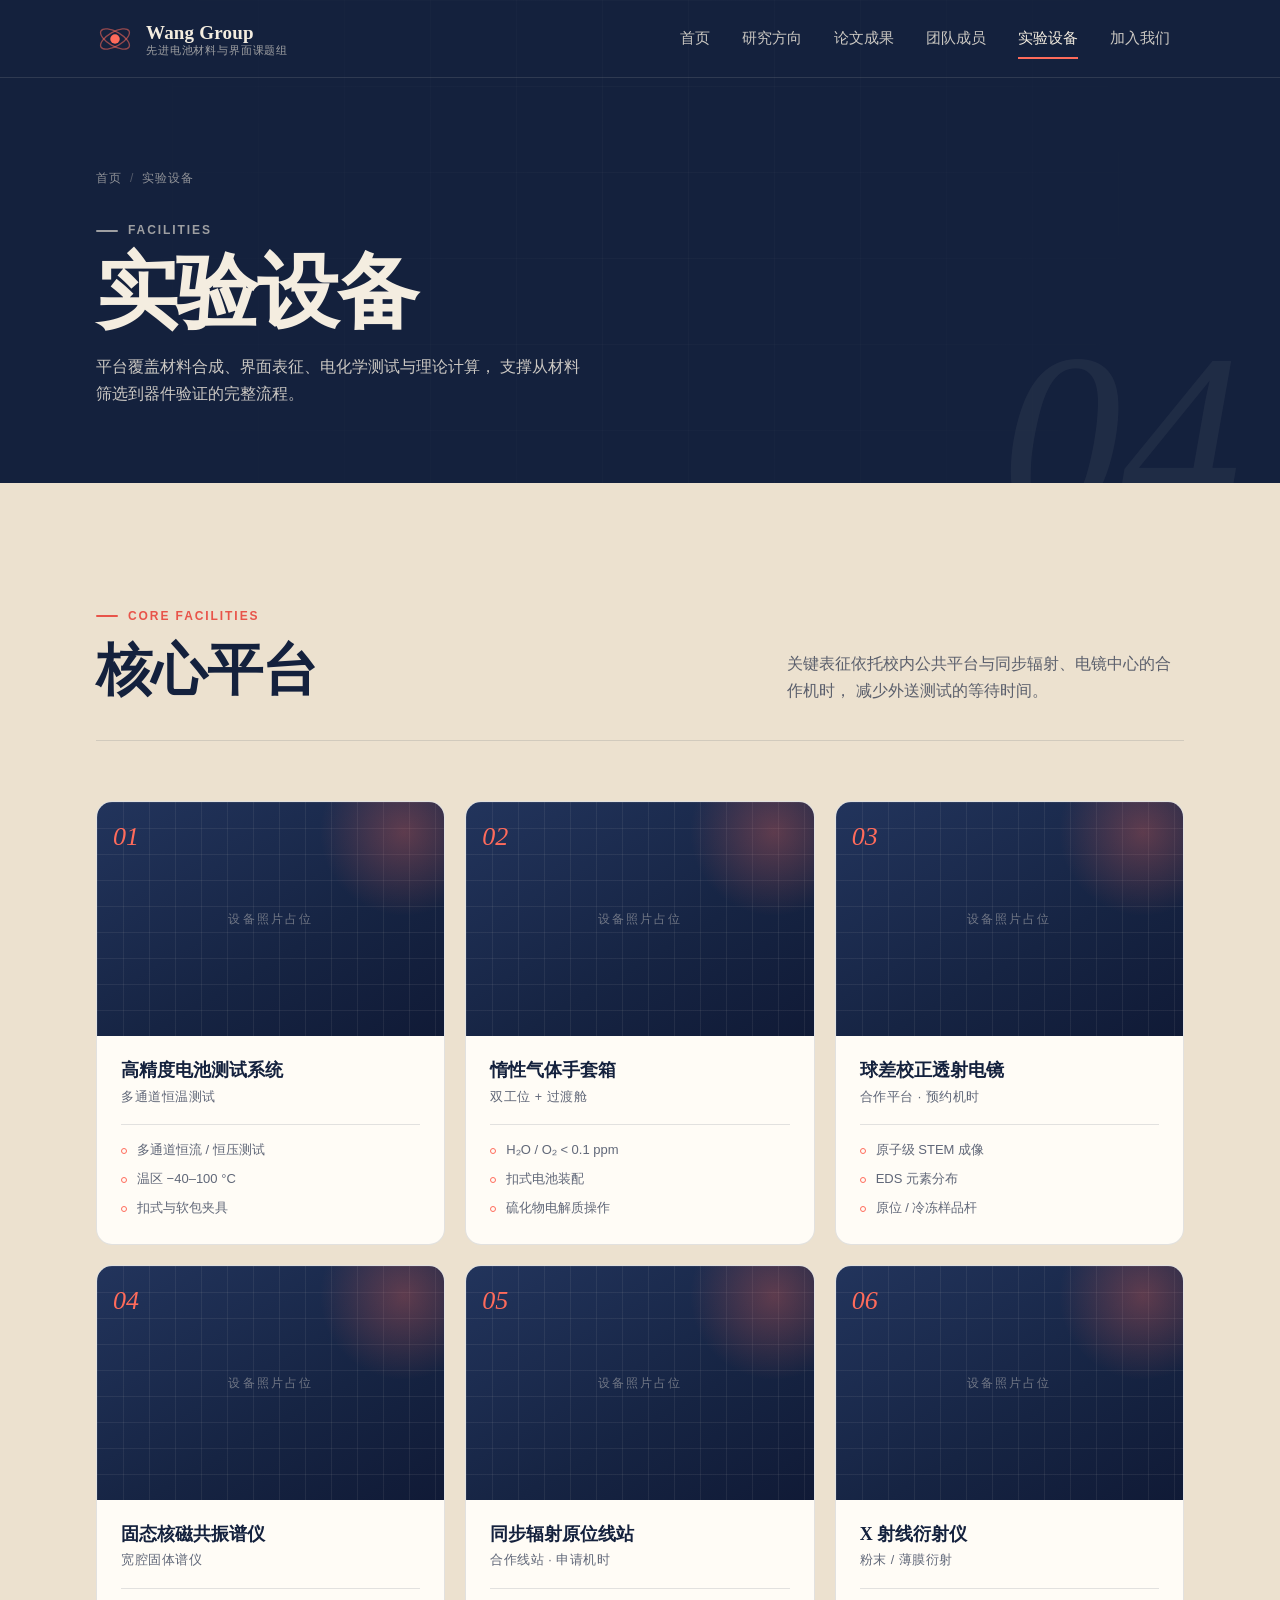
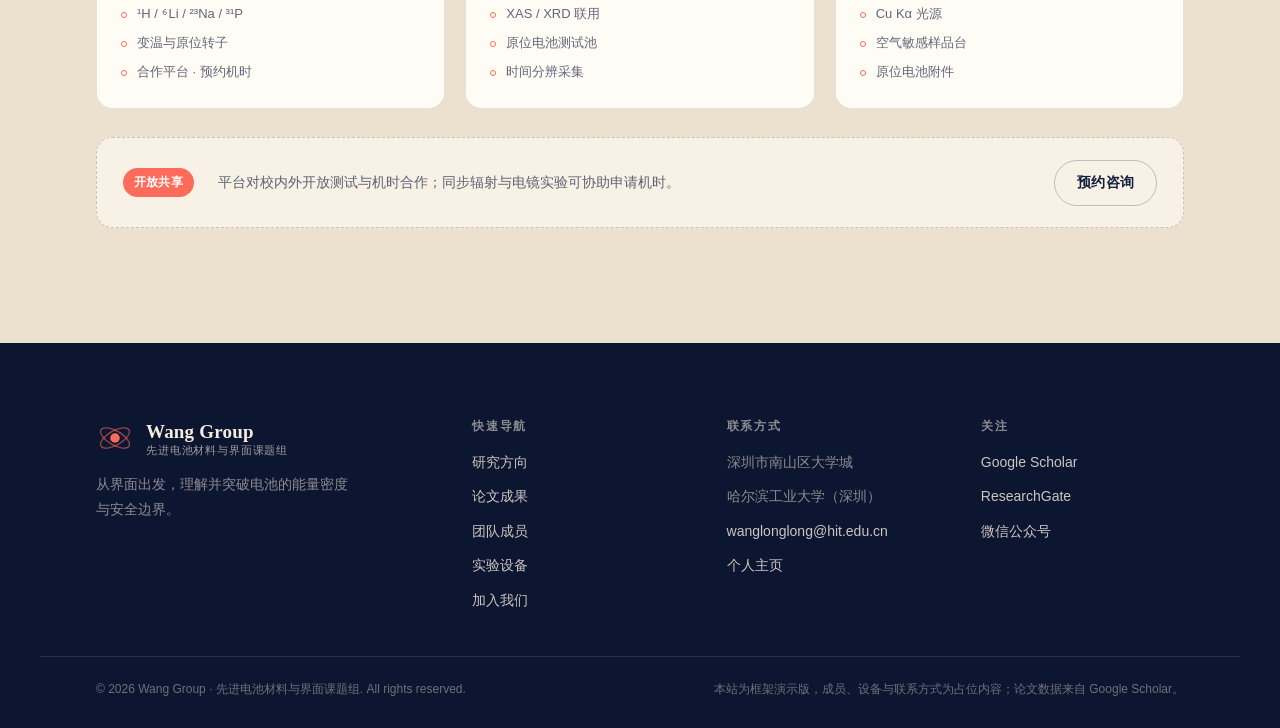
==== facilities.html @ eced7d7a "Add files via upload" ====
<!DOCTYPE html>
<html lang="zh-CN">
<head>
  <meta charset="UTF-8" />
  <meta name="viewport" content="width=device-width, initial-scale=1.0" />
  <title>实验设备 | Wang Group</title>
  <meta name="description" content="实验平台：电池测试、惰性气氛手套箱、球差校正电镜、固态核磁、同步辐射原位表征与 X 射线衍射。" />
  <link rel="icon" href="data:image/svg+xml,%3Csvg xmlns='http://www.w3.org/2000/svg' viewBox='0 0 32 32'%3E%3Crect width='32' height='32' rx='8' fill='%2314213D'/%3E%3Ccircle cx='16' cy='16' r='6' fill='%23FF6B5B'/%3E%3C/svg%3E" />
  <link rel="stylesheet" href="assets/css/style.css" />
</head>
<body>
  <header class="site-header" id="siteHeader">
    <div class="container header-inner">
      <a class="brand" href="index.html" aria-label="返回首页">
        <span class="brand-mark">
          <svg viewBox="0 0 40 40" aria-hidden="true">
            <circle cx="20" cy="20" r="5" fill="currentColor" />
            <ellipse cx="20" cy="20" rx="17" ry="7.5" fill="none" stroke="currentColor" stroke-width="1.4" opacity=".55" transform="rotate(30 20 20)" />
            <ellipse cx="20" cy="20" rx="17" ry="7.5" fill="none" stroke="currentColor" stroke-width="1.4" opacity=".55" transform="rotate(-30 20 20)" />
          </svg>
        </span>
        <span class="brand-text">
          <strong>Wang Group</strong>
          <em>先进电池材料与界面课题组</em>
        </span>
      </a>

      <nav class="nav" id="nav" aria-label="主导航">
        <ul class="nav-list">
          <li><a class="nav-link" href="index.html">首页</a></li>
          <li><a class="nav-link" href="research.html">研究方向</a></li>
          <li><a class="nav-link" href="publications.html">论文成果</a></li>
          <li><a class="nav-link" href="team.html">团队成员</a></li>
          <li><a class="nav-link is-active" aria-current="page" href="facilities.html">实验设备</a></li>
          <li><a class="nav-link" href="join.html">加入我们</a></li>
        </ul>
      </nav>

      <button class="nav-toggle" id="navToggle" aria-label="打开菜单" aria-expanded="false" aria-controls="nav">
        <span></span><span></span><span></span>
      </button>
    </div>
  </header>

  <main>
    <section class="page-hero">
      <div class="hero-gridlines" aria-hidden="true"></div>
      <span class="page-no" aria-hidden="true">04</span>
      <div class="container page-hero-inner">
        <p class="page-crumb"><a href="index.html">首页</a><span>/</span>实验设备</p>
        <p class="eyebrow eyebrow-light"><span class="eyebrow-dot"></span>Facilities</p>
        <h1 class="page-title">实验设备</h1>
        <p class="page-desc">
          平台覆盖材料合成、界面表征、电化学测试与理论计算，
          支撑从材料筛选到器件验证的完整流程。
        </p>
      </div>
    </section>

    <section class="section section-cream section-tint">
      <div class="container">
        <div class="section-head" data-reveal>
          <div>
            <p class="eyebrow"><span class="eyebrow-dot"></span>Core Facilities</p>
            <h2 class="section-title">核心平台</h2>
          </div>
          <p class="section-desc">
            关键表征依托校内公共平台与同步辐射、电镜中心的合作机时，
            减少外送测试的等待时间。
          </p>
        </div>

        <div class="equip-grid">
          <article class="equip-card" data-reveal>
            <div class="equip-media">
              <!-- 替换为设备照片：<img src="assets/img/battery-tester.jpg" alt="高精度电池测试系统"> -->
              <span class="equip-num">01</span>
              <span class="equip-ph">设备照片占位</span>
            </div>
            <div class="equip-body">
              <h3>高精度电池测试系统</h3>
              <p class="equip-model">多通道恒温测试</p>
              <ul class="equip-spec">
                <li>多通道恒流 / 恒压测试</li>
                <li>温区 −40–100 °C</li>
                <li>扣式与软包夹具</li>
              </ul>
            </div>
          </article>

          <article class="equip-card" data-reveal>
            <div class="equip-media">
              <span class="equip-num">02</span>
              <span class="equip-ph">设备照片占位</span>
            </div>
            <div class="equip-body">
              <h3>惰性气体手套箱</h3>
              <p class="equip-model">双工位 + 过渡舱</p>
              <ul class="equip-spec">
                <li>H₂O / O₂ &lt; 0.1 ppm</li>
                <li>扣式电池装配</li>
                <li>硫化物电解质操作</li>
              </ul>
            </div>
          </article>

          <article class="equip-card" data-reveal>
            <div class="equip-media">
              <span class="equip-num">03</span>
              <span class="equip-ph">设备照片占位</span>
            </div>
            <div class="equip-body">
              <h3>球差校正透射电镜</h3>
              <p class="equip-model">合作平台 · 预约机时</p>
              <ul class="equip-spec">
                <li>原子级 STEM 成像</li>
                <li>EDS 元素分布</li>
                <li>原位 / 冷冻样品杆</li>
              </ul>
            </div>
          </article>

          <article class="equip-card" data-reveal>
            <div class="equip-media">
              <span class="equip-num">04</span>
              <span class="equip-ph">设备照片占位</span>
            </div>
            <div class="equip-body">
              <h3>固态核磁共振谱仪</h3>
              <p class="equip-model">宽腔固体谱仪</p>
              <ul class="equip-spec">
                <li>¹H / ⁶Li / ²³Na / ³¹P</li>
                <li>变温与原位转子</li>
                <li>合作平台 · 预约机时</li>
              </ul>
            </div>
          </article>

          <article class="equip-card" data-reveal>
            <div class="equip-media">
              <span class="equip-num">05</span>
              <span class="equip-ph">设备照片占位</span>
            </div>
            <div class="equip-body">
              <h3>同步辐射原位线站</h3>
              <p class="equip-model">合作线站 · 申请机时</p>
              <ul class="equip-spec">
                <li>XAS / XRD 联用</li>
                <li>原位电池测试池</li>
                <li>时间分辨采集</li>
              </ul>
            </div>
          </article>

          <article class="equip-card" data-reveal>
            <div class="equip-media">
              <span class="equip-num">06</span>
              <span class="equip-ph">设备照片占位</span>
            </div>
            <div class="equip-body">
              <h3>X 射线衍射仪</h3>
              <p class="equip-model">粉末 / 薄膜衍射</p>
              <ul class="equip-spec">
                <li>Cu Kα 光源</li>
                <li>空气敏感样品台</li>
                <li>原位电池附件</li>
              </ul>
            </div>
          </article>
        </div>

        <div class="equip-note" data-reveal>
          <span class="badge badge-coral">开放共享</span>
          <p>平台对校内外开放测试与机时合作；同步辐射与电镜实验可协助申请机时。</p>
          <a class="btn btn-outline" href="mailto:wanglonglong@hit.edu.cn">预约咨询</a>
        </div>
      </div>
    </section>
  </main>

  <footer class="site-footer">
    <div class="container footer-inner">
      <div class="footer-brand">
        <a class="brand brand-footer" href="index.html">
          <span class="brand-mark">
            <svg viewBox="0 0 40 40" aria-hidden="true">
              <circle cx="20" cy="20" r="5" fill="currentColor" />
              <ellipse cx="20" cy="20" rx="17" ry="7.5" fill="none" stroke="currentColor" stroke-width="1.4" opacity=".55" transform="rotate(30 20 20)" />
              <ellipse cx="20" cy="20" rx="17" ry="7.5" fill="none" stroke="currentColor" stroke-width="1.4" opacity=".55" transform="rotate(-30 20 20)" />
            </svg>
          </span>
          <span class="brand-text">
            <strong>Wang Group</strong>
            <em>先进电池材料与界面课题组</em>
          </span>
        </a>
        <p class="footer-desc">从界面出发，理解并突破电池的能量密度与安全边界。</p>
      </div>

      <div class="footer-col">
        <h3>快速导航</h3>
        <ul>
          <li><a href="research.html">研究方向</a></li>
          <li><a href="publications.html">论文成果</a></li>
          <li><a href="team.html">团队成员</a></li>
          <li><a href="facilities.html">实验设备</a></li>
          <li><a href="join.html">加入我们</a></li>
        </ul>
      </div>

      <div class="footer-col">
        <h3>联系方式</h3>
        <ul class="footer-contact">
          <li>深圳市南山区大学城</li>
          <li>哈尔滨工业大学（深圳）</li>
          <li><a href="mailto:wanglonglong@hit.edu.cn">wanglonglong@hit.edu.cn</a></li>
          <li><a href="https://homepage.hit.edu.cn/wanglonglong?lang=en" target="_blank" rel="noopener">个人主页</a></li>
        </ul>
      </div>

      <div class="footer-col">
        <h3>关注</h3>
        <ul>
          <li><a href="https://scholar.google.com/citations?user=xbnVCEEAAAAJ&amp;hl=zh-CN" target="_blank" rel="noopener">Google Scholar</a></li>
          <li><a href="#">ResearchGate</a></li>
          <li><a href="#">微信公众号</a></li>
        </ul>
      </div>
    </div>

    <div class="container footer-bottom">
      <p>© 2026 Wang Group · 先进电池材料与界面课题组. All rights reserved.</p>
      <p>本站为框架演示版，成员、设备与联系方式为占位内容；论文数据来自 Google Scholar。</p>
    </div>
  </footer>

  <a class="to-top" id="toTop" href="#" aria-label="回到顶部">
    <svg viewBox="0 0 24 24" aria-hidden="true"><path d="M12 19V5M6 11l6-6 6 6" fill="none" stroke="currentColor" stroke-width="1.8" stroke-linecap="round" stroke-linejoin="round"/></svg>
  </a>

  <script src="assets/js/main.js"></script>
</body>
</html>
---- assets/css/style.css ----
/* =========================================================
   Wang Group — 课题组网站样式
   色板：海军蓝 #14213D / 奶油 #F4EDE0 / 珊瑚红 #FF6B5B
   ========================================================= */

:root {
  --navy: #14213d;
  --navy-deep: #0d1630;
  --navy-soft: #22345c;
  --navy-line: rgba(20, 33, 61, 0.12);
  --cream: #f4ede0;
  --cream-card: #fffcF6;
  --cream-tint: #ece1cf;
  --coral: #ff6b5b;
  --coral-deep: #e8544a;
  --coral-soft: rgba(255, 107, 91, 0.14);
  --ink-muted: rgba(20, 33, 61, 0.68);
  --on-dark: rgba(244, 237, 224, 0.82);
  --on-dark-dim: rgba(244, 237, 224, 0.55);

  --font-display: "Iowan Old Style", "Palatino Linotype", "Songti SC", "Source Han Serif SC", "Noto Serif SC", Georgia, serif;
  --font-body: -apple-system, BlinkMacSystemFont, "Segoe UI", "PingFang SC", "Hiragino Sans GB", "Microsoft YaHei", sans-serif;

  --header-h: 78px;
  --radius-s: 10px;
  --radius-m: 16px;
  --radius-l: 24px;
  --shadow-s: 0 4px 16px rgba(13, 22, 48, 0.06);
  --shadow-m: 0 18px 40px rgba(13, 22, 48, 0.1);
  --ease: cubic-bezier(0.22, 0.61, 0.36, 1);
}

/* ------------------------- Reset ------------------------- */
*,
*::before,
*::after { box-sizing: border-box; }

html {
  scroll-behavior: smooth;
  scroll-padding-top: calc(var(--header-h) + 12px);
  -webkit-text-size-adjust: 100%;
}

body {
  margin: 0;
  background: var(--cream);
  color: var(--navy);
  font-family: var(--font-body);
  font-size: 16px;
  line-height: 1.75;
  -webkit-font-smoothing: antialiased;
  overflow-x: clip; /* 用 clip 而非 hidden，避免破坏吸顶定位 */
}

h1, h2, h3 { margin: 0; font-family: var(--font-display); font-weight: 600; line-height: 1.2; }
p { margin: 0; }
ul, ol, dl, dd { margin: 0; padding: 0; list-style: none; }
a { color: inherit; text-decoration: none; }
em { font-style: italic; }
b, strong { font-weight: 700; }
img { display: block; max-width: 100%; height: auto; }
svg { display: block; }
button { font: inherit; color: inherit; background: none; border: 0; cursor: pointer; }

::selection { background: var(--coral); color: #fff; }

.container {
  width: 100%;
  max-width: 1200px;
  margin: 0 auto;
  padding: 0 clamp(20px, 5vw, 56px);
}

/* ------------------------- 通用组件 ------------------------- */
.eyebrow {
  display: inline-flex;
  align-items: center;
  gap: 10px;
  font-size: 12px;
  font-weight: 700;
  letter-spacing: 0.16em;
  text-transform: uppercase;
  color: var(--coral-deep);
}
.eyebrow-light { color: rgba(244, 237, 224, 0.62); }
.eyebrow-dot {
  width: 22px;
  height: 2px;
  background: currentColor;
  border-radius: 2px;
}

.section { padding: clamp(72px, 9vw, 130px) 0; position: relative; }
.section-cream { background: var(--cream); }
.section-tint { background: var(--cream-tint); }
.section-navy { background: var(--navy); color: var(--cream); }

.section-head {
  display: grid;
  grid-template-columns: minmax(0, 1fr) minmax(0, 1fr);
  gap: clamp(24px, 5vw, 72px);
  align-items: end;
  padding-bottom: 36px;
  margin-bottom: clamp(36px, 5vw, 60px);
  border-bottom: 1px solid var(--navy-line);
}
.section-title {
  font-size: clamp(34px, 4.6vw, 56px);
  letter-spacing: -0.01em;
  margin-top: 10px;
}
.section-desc {
  font-size: 15.5px;
  color: var(--ink-muted);
  max-width: 46ch;
  justify-self: end;
}
.section-navy .section-head { border-bottom-color: rgba(244, 237, 224, 0.18); }
.section-navy .section-desc { color: var(--on-dark); }

/* 按钮 */
.btn {
  display: inline-flex;
  align-items: center;
  justify-content: center;
  gap: 10px;
  padding: 13px 26px;
  border-radius: 999px;
  font-size: 14.5px;
  font-weight: 600;
  letter-spacing: 0.02em;
  border: 1px solid transparent;
  transition: transform 0.25s var(--ease), background 0.25s, color 0.25s, border-color 0.25s, box-shadow 0.25s;
  will-change: transform;
}
.btn svg { width: 17px; height: 17px; }
.btn:hover { transform: translateY(-2px); }
.btn-coral { background: var(--coral); color: #fff; box-shadow: 0 10px 24px rgba(255, 107, 91, 0.28); }
.btn-coral:not(.btn-slide):hover { background: var(--coral-deep); box-shadow: 0 14px 30px rgba(255, 107, 91, 0.34); }
.btn-ghost { border-color: rgba(244, 237, 224, 0.34); color: var(--cream); }
.btn-ghost:not(.btn-slide):hover { background: var(--cream); color: var(--navy); border-color: var(--cream); }
.btn-outline { border-color: rgba(20, 33, 61, 0.24); color: var(--navy); }
.btn-outline:hover { background: var(--navy); color: var(--cream); border-color: var(--navy); }
.btn-block { width: 100%; }

/* 首页主按钮：珊瑚滑动填充 */
.btn-slide {
  position: relative;
  overflow: hidden;
  isolation: isolate;
  transition: transform 0.25s var(--ease), color 0.28s var(--ease), border-color 0.28s, box-shadow 0.3s;
}
.btn-slide::before {
  content: "";
  position: absolute;
  inset: 0;
  z-index: -1;
  transform: translateX(-101%);
  transition: transform 0.5s cubic-bezier(0.65, 0, 0.35, 1);
  will-change: transform;
}
.btn-slide:hover::before,
.btn-slide:focus-visible::before,
.btn-slide:active::before { transform: translateX(0); }
.btn-slide svg { transition: transform 0.4s var(--ease); }
.btn-slide:hover svg { transform: translateX(4px); }

/* 珊瑚按钮 → 海军蓝滑入 */
.btn-coral.btn-slide::before { background: var(--navy); }
.btn-coral.btn-slide:hover,
.btn-coral.btn-slide:focus-visible {
  color: var(--cream);
  box-shadow: 0 16px 34px rgba(13, 22, 48, 0.32);
}
/* 描边按钮 → 珊瑚滑入 */
.btn-ghost.btn-slide::before { background: var(--coral); }
.btn-ghost.btn-slide:hover,
.btn-ghost.btn-slide:focus-visible {
  color: #fff;
  border-color: var(--coral);
  box-shadow: 0 14px 30px rgba(255, 107, 91, 0.3);
}
/* 按下手感 */
.btn-slide:active {
  transform: translateY(0) scale(0.98);
  transition-duration: 0.1s;
}

.text-link {
  display: inline-flex;
  align-items: center;
  gap: 6px;
  font-weight: 600;
  font-size: 14.5px;
  color: var(--coral-deep);
  border-bottom: 1px solid transparent;
  transition: border-color 0.25s, gap 0.25s;
}
.text-link svg { width: 15px; height: 15px; }
.text-link:hover { border-bottom-color: currentColor; gap: 10px; }
.section-navy .text-link { color: var(--coral); }

.badge {
  display: inline-flex;
  align-items: center;
  padding: 4px 11px;
  border-radius: 999px;
  background: rgba(20, 33, 61, 0.07);
  font-size: 12px;
  font-weight: 600;
  letter-spacing: 0.02em;
  color: var(--ink-muted);
  white-space: nowrap;
}
.badge-coral { background: var(--coral); color: #fff; }
.badge-outline { background: transparent; border: 1px solid rgba(244, 237, 224, 0.34); color: var(--on-dark); }

.tag-row { display: flex; flex-wrap: wrap; gap: 8px; margin-top: 18px; }
.tag-row li {
  padding: 4px 12px;
  border-radius: 999px;
  border: 1px solid rgba(20, 33, 61, 0.14);
  font-size: 12.5px;
  color: var(--ink-muted);
}

/* ------------------------- 顶部导航 ------------------------- */
.site-header {
  position: fixed;
  inset: 0 0 auto 0;
  z-index: 100;
  height: var(--header-h);
  display: flex;
  align-items: center;
  color: var(--cream);
  transition: background 0.35s var(--ease), color 0.35s, box-shadow 0.35s, height 0.35s;
}
.site-header::after {
  content: "";
  position: absolute;
  inset: auto 0 0 0;
  height: 1px;
  background: rgba(244, 237, 224, 0.12);
  transition: background 0.35s, opacity 0.35s;
}
.site-header.is-scrolled {
  height: 68px;
  background: rgba(244, 237, 224, 0.9);
  -webkit-backdrop-filter: blur(14px);
  backdrop-filter: blur(14px);
  color: var(--navy);
  box-shadow: 0 1px 0 rgba(20, 33, 61, 0.08), 0 12px 30px rgba(13, 22, 48, 0.06);
}
.site-header.is-scrolled::after { opacity: 0; }
.header-inner { display: flex; align-items: center; gap: 28px; }

.brand { display: inline-flex; align-items: center; gap: 12px; margin-right: auto; }
.brand-mark { width: 38px; height: 38px; color: var(--coral); flex: none; }
.brand-mark svg { width: 100%; height: 100%; }
.brand-text { display: flex; flex-direction: column; line-height: 1.25; }
.brand-text strong {
  font-family: var(--font-display);
  font-size: 19px;
  letter-spacing: 0.01em;
}
.brand-text em {
  font-family: var(--font-body);
  font-style: normal;
  font-size: 10.5px;
  letter-spacing: 0.08em;
  opacity: 0.62;
}

.nav-list { display: flex; align-items: center; gap: 4px; }
.nav-link {
  position: relative;
  display: inline-block;
  padding: 9px 14px;
  font-size: 14.5px;
  font-weight: 500;
  opacity: 0.82;
  transition: opacity 0.2s, color 0.2s;
}
.nav-link::after {
  content: "";
  position: absolute;
  left: 14px;
  right: 14px;
  bottom: 2px;
  height: 2px;
  background: var(--coral);
  transform: scaleX(0);
  transform-origin: left;
  transition: transform 0.3s var(--ease);
}
.nav-link:hover { opacity: 1; }
.nav-link.is-active { opacity: 1; }
.nav-link.is-active::after,
.nav-link:hover::after { transform: scaleX(1); }

.nav-toggle {
  display: none;
  width: 42px;
  height: 42px;
  padding: 11px 9px;
  flex-direction: column;
  justify-content: space-between;
}
.nav-toggle span {
  display: block;
  height: 2px;
  width: 100%;
  background: currentColor;
  border-radius: 2px;
  transition: transform 0.3s var(--ease), opacity 0.2s;
}
.nav-toggle[aria-expanded="true"] span:nth-child(1) { transform: translateY(8px) rotate(45deg); }
.nav-toggle[aria-expanded="true"] span:nth-child(2) { opacity: 0; }
.nav-toggle[aria-expanded="true"] span:nth-child(3) { transform: translateY(-8px) rotate(-45deg); }

/* ------------------------- Hero ------------------------- */
.hero {
  position: relative;
  background: var(--navy);
  color: var(--cream);
  overflow: hidden;
  isolation: isolate;
}
.hero-gridlines {
  position: absolute;
  inset: 0;
  background-image:
    linear-gradient(to right, rgba(244, 237, 224, 0.05) 1px, transparent 1px),
    linear-gradient(to bottom, rgba(244, 237, 224, 0.05) 1px, transparent 1px);
  background-size: 86px 86px;
  -webkit-mask-image: radial-gradient(circle at 50% 40%, #000 0%, transparent 78%);
  mask-image: radial-gradient(circle at 50% 40%, #000 0%, transparent 78%);
  opacity: 0.75;
}
.hero-glow {
  position: absolute;
  inset: -20% -10% auto auto;
  width: min(780px, 90vw);
  height: min(780px, 90vw);
  background: radial-gradient(circle, rgba(255, 107, 91, 0.22), rgba(255, 107, 91, 0) 62%);
  filter: blur(10px);
  z-index: -1;
}
.hero-inner {
  position: relative;
  z-index: 2;
  display: grid;
  grid-template-columns: minmax(0, 1.12fr) minmax(0, 0.88fr);
  gap: clamp(32px, 5vw, 72px);
  align-items: center;
  min-height: 100vh;
  min-height: 100svh;
  padding-top: calc(var(--header-h) + clamp(48px, 7vw, 88px));
  padding-bottom: clamp(96px, 11vw, 132px);
}

.hero-title {
  font-size: clamp(44px, 6.6vw, 86px);
  line-height: 1.04;
  letter-spacing: -0.02em;
  margin: 22px 0 26px;
}
.hero-title b {
  position: relative;
  font-weight: 600;
  color: var(--coral);
  padding-bottom: 0.04em;
  background: linear-gradient(var(--coral), var(--coral)) left bottom / 100% 2px no-repeat;
}
.hero-sub {
  max-width: 44ch;
  font-size: clamp(15px, 1.4vw, 17px);
  color: var(--on-dark);
  line-height: 1.85;
}
.hero-actions { display: flex; flex-wrap: wrap; gap: 14px; margin-top: 36px; }

.hero-stats {
  display: grid;
  grid-template-columns: repeat(3, minmax(0, 1fr));
  gap: 18px;
  margin-top: clamp(32px, 4.6vw, 54px);
  padding-top: 26px;
  border-top: 1px solid rgba(244, 237, 224, 0.16);
}
.hero-stats .stat dt {
  font-family: var(--font-display);
  font-size: clamp(30px, 3.6vw, 42px);
  line-height: 1;
  color: var(--cream);
}
.hero-stats .stat dd {
  margin-top: 8px;
  font-size: 12.5px;
  letter-spacing: 0.06em;
  color: var(--on-dark-dim);
}
.hero-stats-note {
  margin-top: 14px;
  font-size: 11px;
  letter-spacing: 0.06em;
  color: rgba(244, 237, 224, 0.42);
}

/* Hero 右侧图形 */
.hero-art {
  position: relative;
  aspect-ratio: 1 / 1;
  width: min(100%, 470px);
  margin-inline: auto;
}
.orbit {
  position: absolute;
  inset: 0;
  border: 1px solid rgba(244, 237, 224, 0.16);
  border-radius: 50%;
  animation: spin 34s linear infinite;
}
.orbit-2 { inset: 13%; border-style: dashed; animation-duration: 26s; animation-direction: reverse; }
.orbit-3 { inset: 26%; border-color: rgba(255, 107, 91, 0.3); animation-duration: 18s; }
.orbit-dot {
  position: absolute;
  top: -4px;
  left: 50%;
  width: 8px;
  height: 8px;
  margin-left: -4px;
  border-radius: 50%;
  background: var(--cream);
  box-shadow: 0 0 0 4px rgba(244, 237, 224, 0.12);
}
.orbit-dot.coral { background: var(--coral); box-shadow: 0 0 0 4px rgba(255, 107, 91, 0.18); }
.hero-core {
  position: absolute;
  inset: 36%;
  display: grid;
  place-content: center;
  text-align: center;
  gap: 2px;
  border-radius: 50%;
  background: radial-gradient(circle at 32% 28%, var(--navy-soft), var(--navy-deep) 70%);
  border: 1px solid rgba(255, 107, 91, 0.42);
  box-shadow: 0 0 60px rgba(255, 107, 91, 0.18), inset 0 0 40px rgba(0, 0, 0, 0.35);
  animation: breathe 6s ease-in-out infinite;
}
.core-label {
  font-family: var(--font-display);
  font-style: italic;
  font-size: clamp(26px, 3.4vw, 40px);
  color: var(--coral);
  line-height: 1;
}
.core-value { font-size: 11.5px; letter-spacing: 0.1em; color: var(--on-dark); }

.hero-tag {
  position: absolute;
  padding: 10px 16px;
  border-radius: var(--radius-s);
  background: rgba(244, 237, 224, 0.06);
  border: 1px solid rgba(244, 237, 224, 0.16);
  -webkit-backdrop-filter: blur(6px);
  backdrop-filter: blur(6px);
  font-size: 11.5px;
  line-height: 1.5;
  letter-spacing: 0.06em;
  color: var(--on-dark);
  text-transform: uppercase;
  animation: float 7s ease-in-out infinite;
}
.tag-1 { top: 4%; right: 6%; }
.tag-2 { bottom: 8%; left: 0; animation-delay: -3.5s; }

/* Hero 底部滚动条 */
.hero-strip {
  position: absolute;
  bottom: 0;
  left: 0;
  right: 0;
  z-index: 3;
  padding: 16px 0;
  border-top: 1px solid rgba(244, 237, 224, 0.14);
  background: rgba(13, 22, 48, 0.55);
  -webkit-backdrop-filter: blur(8px);
  backdrop-filter: blur(8px);
  overflow: hidden;
}
.strip-track {
  display: flex;
  align-items: center;
  gap: 28px;
  width: max-content;
  animation: marquee 42s linear infinite;
  font-size: 12px;
  letter-spacing: 0.18em;
  text-transform: uppercase;
  color: var(--on-dark-dim);
  white-space: nowrap;
}
.strip-track i {
  width: 6px;
  height: 6px;
  border-radius: 50%;
  background: var(--coral);
  flex: none;
}

/* ------------------------- 研究方向 ------------------------- */
.research-grid {
  display: grid;
  grid-template-columns: repeat(3, minmax(0, 1fr));
  gap: 18px;
}
.research-card {
  position: relative;
  display: flex;
  flex-direction: column;
  padding: 30px 26px 28px;
  background: var(--cream-card);
  border: 1px solid var(--navy-line);
  border-radius: var(--radius-m);
  transition: transform 0.35s var(--ease), box-shadow 0.35s, border-color 0.35s;
  overflow: hidden;
}
.research-card::before {
  content: "";
  position: absolute;
  inset: 0 0 auto 0;
  height: 3px;
  background: var(--coral);
  transform: scaleX(0);
  transform-origin: left;
  transition: transform 0.4s var(--ease);
}
.research-card:hover {
  transform: translateY(-6px);
  box-shadow: var(--shadow-m);
  border-color: rgba(20, 33, 61, 0.2);
}
.research-card:hover::before { transform: scaleX(1); }
.card-index {
  position: absolute;
  top: 14px;
  right: 18px;
  font-family: var(--font-display);
  font-size: 34px;
  font-style: italic;
  color: rgba(20, 33, 61, 0.09);
  transition: color 0.3s;
}
.research-card:hover .card-index { color: rgba(255, 107, 91, 0.3); }
.card-icon {
  width: 46px;
  height: 46px;
  display: grid;
  place-items: center;
  margin-bottom: 22px;
  border-radius: 12px;
  background: var(--navy);
  color: var(--coral);
}
.card-icon svg { width: 24px; height: 24px; fill: none; stroke: currentColor; stroke-width: 1.5; stroke-linecap: round; stroke-linejoin: round; }
.research-card h3 { font-size: 21px; margin-bottom: 12px; }
.research-card p { font-size: 14px; color: var(--ink-muted); line-height: 1.8; }
.research-card .tag-row { margin-top: auto; padding-top: 18px; }

/* ------------------------- 论文成果 ------------------------- */
.featured-paper {
  position: relative;
  padding: clamp(28px, 4vw, 48px);
  margin-bottom: clamp(36px, 5vw, 56px);
  border-radius: var(--radius-l);
  background: linear-gradient(135deg, var(--navy) 0%, #1a2b52 55%, var(--navy-deep) 100%);
  color: var(--cream);
  overflow: hidden;
}
.featured-paper::after {
  content: "";
  position: absolute;
  width: 420px;
  height: 420px;
  right: -120px;
  bottom: -180px;
  border-radius: 50%;
  background: radial-gradient(circle, rgba(255, 107, 91, 0.28), transparent 65%);
  pointer-events: none;
}
.featured-label {
  display: flex;
  align-items: center;
  justify-content: space-between;
  gap: 16px;
  margin-bottom: 22px;
}
.featured-year {
  font-family: var(--font-display);
  font-style: italic;
  font-size: 26px;
  color: rgba(244, 237, 224, 0.4);
}
.featured-paper h3 {
  font-size: clamp(23px, 2.7vw, 34px);
  line-height: 1.3;
  max-width: 24ch;
  letter-spacing: -0.005em;
}
.featured-authors { margin-top: 18px; font-size: 14.5px; color: var(--on-dark); }
.featured-authors b { color: var(--coral); }
.featured-meta { margin-top: 4px; font-size: 13.5px; color: var(--on-dark-dim); }
.featured-abs {
  margin: 20px 0 24px;
  padding-top: 20px;
  border-top: 1px solid rgba(244, 237, 224, 0.14);
  max-width: 72ch;
  font-size: 14.5px;
  color: var(--on-dark);
}
.featured-paper .text-link { position: relative; z-index: 1; }
.featured-paper.is-hidden { display: none; }

.filter-bar {
  display: flex;
  flex-wrap: wrap;
  align-items: center;
  justify-content: space-between;
  gap: 14px;
  margin-bottom: 26px;
}
.filter-group { display: flex; flex-wrap: wrap; gap: 8px; }
.chip {
  padding: 8px 18px;
  border-radius: 999px;
  border: 1px solid rgba(20, 33, 61, 0.16);
  background: transparent;
  font-size: 13.5px;
  font-weight: 500;
  color: var(--ink-muted);
  transition: background 0.25s, color 0.25s, border-color 0.25s;
}
.chip:hover { border-color: var(--coral); color: var(--coral-deep); }
.chip.is-active { background: var(--navy); border-color: var(--navy); color: var(--cream); }
.filter-hint { font-size: 12.5px; letter-spacing: 0.04em; color: var(--ink-muted); }

.paper-list { border-top: 1px solid var(--navy-line); }
.paper-item {
  display: grid;
  grid-template-columns: 82px minmax(0, 1fr) auto;
  gap: 24px;
  align-items: start;
  padding: 24px 8px;
  border-bottom: 1px solid var(--navy-line);
  transition: background 0.3s, padding 0.3s, opacity 0.3s;
}
.paper-item:hover { background: rgba(255, 252, 246, 0.75); padding-left: 18px; padding-right: 18px; }
.paper-year {
  font-family: var(--font-display);
  font-style: italic;
  font-size: 20px;
  color: var(--coral-deep);
  line-height: 1.6;
}
.paper-title {
  font-size: 17.5px;
  line-height: 1.45;
  font-weight: 600;
  transition: color 0.25s;
}
.paper-item:hover .paper-title { color: var(--navy-soft); }
.paper-authors { margin-top: 8px; font-size: 13px; color: var(--ink-muted); }
.paper-authors b { color: var(--navy); }
.paper-journal { margin-top: 2px; font-size: 13px; color: var(--ink-muted); }
.paper-journal em { color: var(--navy-soft); }
.paper-item .badge { margin-top: 4px; }
.paper-item.is-hidden { display: none; }
.list-more { margin-top: 30px; font-size: 13.5px; color: var(--ink-muted); }
.list-more .text-link { margin-left: 4px; }

/* ------------------------- 团队成员 ------------------------- */
.pi-card {
  display: grid;
  grid-template-columns: 280px minmax(0, 1fr);
  gap: clamp(24px, 4vw, 48px);
  padding: clamp(24px, 3.5vw, 40px);
  margin-bottom: clamp(36px, 5vw, 56px);
  border-radius: var(--radius-l);
  background: var(--cream-card);
  border: 1px solid var(--navy-line);
  box-shadow: var(--shadow-s);
  align-items: center;
}
.pi-portrait {
  position: relative;
  aspect-ratio: 3 / 3.4;
  border-radius: var(--radius-m);
  background:
    radial-gradient(circle at 32% 22%, rgba(255, 107, 91, 0.4), transparent 55%),
    linear-gradient(160deg, var(--navy-soft), var(--navy-deep));
  display: grid;
  place-items: center;
  overflow: hidden;
}
.pi-portrait::after {
  content: "";
  position: absolute;
  inset: 0;
  background-image: linear-gradient(to right, rgba(244, 237, 224, 0.08) 1px, transparent 1px),
    linear-gradient(to bottom, rgba(244, 237, 224, 0.08) 1px, transparent 1px);
  background-size: 34px 34px;
  -webkit-mask-image: radial-gradient(circle at 50% 60%, #000, transparent 75%);
  mask-image: radial-gradient(circle at 50% 60%, #000, transparent 75%);
}
.pi-portrait img { position: relative; z-index: 1; width: 100%; height: 100%; object-fit: cover; }
.portrait-initials {
  position: relative;
  z-index: 1;
  font-family: var(--font-display);
  font-size: clamp(48px, 6vw, 72px);
  font-style: italic;
  color: rgba(244, 237, 224, 0.9);
  letter-spacing: 0.04em;
}
.pi-name { font-size: clamp(26px, 3vw, 34px); margin: 10px 0 14px; }
.pi-name span {
  font-family: var(--font-body);
  font-size: 13px;
  font-weight: 500;
  color: var(--ink-muted);
  margin-left: 12px;
  letter-spacing: 0.04em;
}
.pi-bio { font-size: 14.8px; color: var(--ink-muted); max-width: 66ch; }
.pi-contact { margin-top: 20px; display: flex; align-items: center; gap: 12px; font-size: 14px; }
.pi-contact a { color: var(--coral-deep); border-bottom: 1px solid transparent; transition: border-color 0.2s; }
.pi-contact a:hover { border-bottom-color: currentColor; }
.dot-sep { width: 4px; height: 4px; border-radius: 50%; background: var(--navy-line); }

.team-grid {
  display: grid;
  grid-template-columns: repeat(4, minmax(0, 1fr));
  gap: 18px;
}
.member-card {
  padding: 22px 22px 24px;
  background: var(--cream-card);
  border: 1px solid var(--navy-line);
  border-radius: var(--radius-m);
  transition: transform 0.3s var(--ease), box-shadow 0.3s, border-color 0.3s;
}
.member-card:hover {
  transform: translateY(-5px);
  box-shadow: var(--shadow-m);
  border-color: rgba(255, 107, 91, 0.4);
}
.member-photo {
  position: relative;
  aspect-ratio: 4 / 4.2;
  margin-bottom: 18px;
  border-radius: 12px;
  background:
    radial-gradient(circle at 68% 24%, rgba(255, 107, 91, 0.28), transparent 52%),
    linear-gradient(150deg, #23355e, var(--navy-deep));
  display: grid;
  place-items: center;
  overflow: hidden;
}
.member-photo::after {
  content: "";
  position: absolute;
  inset: 0;
  background-image: radial-gradient(rgba(244, 237, 224, 0.14) 1px, transparent 1px);
  background-size: 14px 14px;
  -webkit-mask-image: linear-gradient(to top, #000, transparent 80%);
  mask-image: linear-gradient(to top, #000, transparent 80%);
}
.member-photo img { width: 100%; height: 100%; object-fit: cover; }
.member-photo span {
  position: relative;
  z-index: 1;
  font-family: var(--font-display);
  font-size: 30px;
  font-style: italic;
  color: rgba(244, 237, 224, 0.85);
  letter-spacing: 0.06em;
}
.member-card h3 { font-size: 19px; }
.member-role { margin-top: 2px; font-size: 12.5px; font-weight: 600; color: var(--coral-deep); letter-spacing: 0.02em; }
.member-field { margin-top: 10px; padding-top: 10px; border-top: 1px solid var(--navy-line); font-size: 13px; color: var(--ink-muted); }
.member-card.is-hidden { display: none; }

/* ------------------------- 实验设备 ------------------------- */
.equip-grid {
  display: grid;
  grid-template-columns: repeat(3, minmax(0, 1fr));
  gap: 20px;
}
.equip-card {
  background: var(--cream-card);
  border: 1px solid var(--navy-line);
  border-radius: var(--radius-m);
  overflow: hidden;
  transition: transform 0.3s var(--ease), box-shadow 0.3s;
}
.equip-card:hover { transform: translateY(-5px); box-shadow: var(--shadow-m); }
.equip-media {
  position: relative;
  aspect-ratio: 4 / 2.7;
  display: grid;
  place-items: center;
  background:
    linear-gradient(150deg, #22345c 0%, #162443 60%, #101a36 100%);
  overflow: hidden;
}
.equip-media::before {
  content: "";
  position: absolute;
  inset: 0;
  background-image:
    linear-gradient(to right, rgba(244, 237, 224, 0.07) 1px, transparent 1px),
    linear-gradient(to bottom, rgba(244, 237, 224, 0.07) 1px, transparent 1px);
  background-size: 26px 26px;
}
.equip-media::after {
  content: "";
  position: absolute;
  width: 180px;
  height: 180px;
  right: -50px;
  top: -60px;
  border-radius: 50%;
  background: radial-gradient(circle, rgba(255, 107, 91, 0.3), transparent 66%);
}
.equip-media img { position: relative; z-index: 1; width: 100%; height: 100%; object-fit: cover; }
.equip-ph {
  position: relative;
  z-index: 1;
  font-size: 11.5px;
  letter-spacing: 0.18em;
  text-transform: uppercase;
  color: rgba(244, 237, 224, 0.4);
}
.equip-num {
  position: absolute;
  top: 12px;
  left: 16px;
  z-index: 2;
  font-family: var(--font-display);
  font-style: italic;
  font-size: 26px;
  color: var(--coral);
}
.equip-body { padding: 22px 24px 24px; }
.equip-body h3 { font-size: 18px; line-height: 1.35; }
.equip-model { margin-top: 4px; font-size: 12.5px; letter-spacing: 0.04em; color: var(--ink-muted); }
.equip-spec {
  margin-top: 16px;
  padding-top: 14px;
  border-top: 1px solid var(--navy-line);
  display: grid;
  gap: 6px;
}
.equip-spec li {
  position: relative;
  padding-left: 16px;
  font-size: 13px;
  color: var(--ink-muted);
}
.equip-spec li::before {
  content: "";
  position: absolute;
  left: 0;
  top: 0.68em;
  width: 6px;
  height: 6px;
  border-radius: 50%;
  border: 1.5px solid var(--coral);
}
.equip-note {
  display: flex;
  flex-wrap: wrap;
  align-items: center;
  gap: 16px 24px;
  margin-top: 28px;
  padding: 22px 26px;
  border-radius: var(--radius-m);
  border: 1px dashed rgba(20, 33, 61, 0.22);
  background: rgba(255, 252, 246, 0.6);
}
.equip-note p { flex: 1 1 320px; font-size: 13.5px; color: var(--ink-muted); }
.equip-note .btn { padding: 10px 22px; font-size: 13.5px; }

/* ------------------------- 加入我们 ------------------------- */
.section-navy { overflow: hidden; }
.join-gridlines {
  position: absolute;
  inset: 0;
  background-image:
    linear-gradient(to right, rgba(244, 237, 224, 0.045) 1px, transparent 1px),
    linear-gradient(to bottom, rgba(244, 237, 224, 0.045) 1px, transparent 1px);
  background-size: 72px 72px;
  -webkit-mask-image: linear-gradient(120deg, #000, transparent 70%);
  mask-image: linear-gradient(120deg, #000, transparent 70%);
  pointer-events: none;
}
.join-inner {
  position: relative;
  display: grid;
  grid-template-columns: minmax(0, 1.25fr) minmax(0, 0.75fr);
  gap: clamp(36px, 5vw, 72px);
  align-items: start;
}
.join-copy .section-title { color: var(--cream); }
.join-lead {
  margin-top: 18px;
  max-width: 56ch;
  font-size: 15.5px;
  line-height: 1.9;
  color: var(--on-dark);
}
.position-list { margin-top: 36px; display: grid; gap: 0; border-top: 1px solid rgba(244, 237, 224, 0.16); }
.position {
  padding: 22px 4px;
  border-bottom: 1px solid rgba(244, 237, 224, 0.16);
  transition: padding 0.3s var(--ease), background 0.3s;
}
.position:hover { background: rgba(244, 237, 224, 0.04); padding-inline: 16px; }
.position-head { display: flex; align-items: center; justify-content: space-between; gap: 16px; }
.position-head h3 { font-size: 20px; }
.position p { margin-top: 8px; font-size: 14px; color: var(--on-dark-dim); max-width: 62ch; }

.apply-card {
  padding: clamp(26px, 3vw, 34px);
  border-radius: var(--radius-l);
  background: var(--cream);
  color: var(--navy);
  box-shadow: 0 30px 60px rgba(0, 0, 0, 0.28);
  position: sticky;
  top: calc(var(--header-h) + 20px);
}
.apply-title {
  font-family: var(--font-display);
  font-size: 22px;
  margin-bottom: 18px;
  padding-bottom: 14px;
  border-bottom: 1px solid var(--navy-line);
}
.apply-steps { display: grid; gap: 14px; margin-bottom: 26px; }
.apply-steps li {
  display: grid;
  grid-template-columns: 28px 1fr;
  gap: 10px;
  font-size: 13.5px;
  color: var(--ink-muted);
  line-height: 1.65;
}
.apply-steps li span {
  font-family: var(--font-display);
  font-style: italic;
  font-size: 14px;
  color: var(--coral-deep);
}
.apply-steps li b { color: var(--navy); }
.apply-note { margin-top: 16px; font-size: 12px; line-height: 1.7; color: var(--ink-muted); }

/* ------------------------- 页脚 ------------------------- */
.site-footer {
  background: var(--navy-deep);
  color: var(--on-dark);
  padding: clamp(52px, 6vw, 76px) 0 28px;
}
.footer-inner {
  display: grid;
  grid-template-columns: minmax(0, 1.6fr) repeat(3, minmax(0, 1fr));
  gap: clamp(28px, 4vw, 56px);
  padding-bottom: 44px;
}
.brand-footer { color: var(--cream); margin-bottom: 16px; }
.footer-desc { font-size: 13.5px; color: var(--on-dark-dim); max-width: 34ch; line-height: 1.8; }
.footer-col h3 {
  font-family: var(--font-body);
  font-size: 12px;
  font-weight: 700;
  letter-spacing: 0.14em;
  text-transform: uppercase;
  color: var(--on-dark-dim);
  margin-bottom: 16px;
}
.footer-col ul { display: grid; gap: 10px; font-size: 14px; }
.footer-col a { color: var(--on-dark); transition: color 0.2s; }
.footer-col a:hover { color: var(--coral); }
.footer-contact li { color: var(--on-dark-dim); }
.footer-bottom {
  display: flex;
  flex-wrap: wrap;
  justify-content: space-between;
  gap: 8px;
  padding-top: 22px;
  border-top: 1px solid rgba(244, 237, 224, 0.12);
  font-size: 12px;
  color: rgba(244, 237, 224, 0.42);
}

.to-top {
  position: fixed;
  right: clamp(16px, 3vw, 32px);
  bottom: clamp(16px, 3vw, 32px);
  z-index: 90;
  width: 46px;
  height: 46px;
  display: grid;
  place-items: center;
  border-radius: 50%;
  background: var(--coral);
  color: #fff;
  box-shadow: 0 12px 26px rgba(255, 107, 91, 0.34);
  opacity: 0;
  visibility: hidden;
  transform: translateY(12px);
  transition: opacity 0.3s, transform 0.3s, visibility 0.3s, background 0.25s;
}
.to-top svg { width: 20px; height: 20px; }
.to-top:hover { background: var(--coral-deep); }
.to-top.is-visible { opacity: 1; visibility: visible; transform: translateY(0); }

/* ------------------------- 滚动进场 ------------------------- */
[data-reveal] {
  opacity: 0;
  transform: translateY(26px);
  transition: opacity 0.7s var(--ease), transform 0.7s var(--ease);
}
[data-reveal].is-visible { opacity: 1; transform: none; }

/* ------------------------- 动效关键帧 ------------------------- */
@keyframes spin { to { transform: rotate(360deg); } }
@keyframes breathe {
  0%, 100% { box-shadow: 0 0 46px rgba(255, 107, 91, 0.14), inset 0 0 40px rgba(0, 0, 0, 0.35); }
  50% { box-shadow: 0 0 78px rgba(255, 107, 91, 0.3), inset 0 0 40px rgba(0, 0, 0, 0.35); }
}
@keyframes float {
  0%, 100% { transform: translateY(0); }
  50% { transform: translateY(-10px); }
}
@keyframes marquee {
  from { transform: translateX(0); }
  to { transform: translateX(-50%); }
}

/* ------------------------- 响应式 ------------------------- */
@media (max-width: 1080px) {
  .team-grid { grid-template-columns: repeat(3, minmax(0, 1fr)); }
  .equip-grid { grid-template-columns: repeat(2, minmax(0, 1fr)); }
  .hero-inner { grid-template-columns: 1fr; gap: 48px; }
  .hero-art { width: min(78%, 380px); order: -1; margin-top: 20px; }
  .hero-tag { display: none; }
  .footer-inner { grid-template-columns: repeat(2, minmax(0, 1fr)); }
}

@media (max-width: 860px) {
  .nav {
    position: fixed;
    inset: var(--header-h) 0 auto 0;
    background: var(--cream);
    color: var(--navy);
    padding: 12px clamp(20px, 5vw, 40px) 26px;
    box-shadow: 0 24px 40px rgba(13, 22, 48, 0.14);
    transform: translateY(-12px);
    opacity: 0;
    visibility: hidden;
    transition: opacity 0.3s var(--ease), transform 0.3s var(--ease), visibility 0.3s;
  }
  .nav.is-open { opacity: 1; visibility: visible; transform: none; }
  .nav-list { flex-direction: column; align-items: stretch; gap: 0; }
  .nav-link {
    padding: 15px 4px;
    font-size: 17px;
    border-bottom: 1px solid var(--navy-line);
    opacity: 1;
  }
  .nav-link::after { display: none; }
  .nav-link.is-active { color: var(--coral-deep); }
  .nav-toggle { display: flex; margin-left: 8px; }
  .site-header { color: var(--cream); }
  .site-header.is-scrolled { color: var(--navy); }
  .site-header.is-scrolled .brand-mark { color: var(--coral); }

  .section-head { grid-template-columns: 1fr; align-items: start; gap: 18px; }
  .section-desc { justify-self: start; }

  .pi-card { grid-template-columns: 1fr; }
  .pi-portrait { max-width: 260px; aspect-ratio: 1 / 1; }
  .pi-name span { display: block; margin: 6px 0 0; }

  .join-inner { grid-template-columns: 1fr; }
  .apply-card { position: static; }
}

@media (max-width: 640px) {
  :root { --header-h: 68px; }
  .hero-inner { min-height: auto; padding-top: calc(var(--header-h) + 40px); padding-bottom: 100px; }
  .hero-art { width: min(72%, 300px); }
  .hero-stats { grid-template-columns: repeat(3, minmax(0, 1fr)); gap: 18px 12px; }
  .hero-stats .stat dt { font-size: 26px; }
  .hero-stats .stat dd { font-size: 11px; letter-spacing: 0.02em; }
  .research-grid { grid-template-columns: 1fr; }
  .team-grid { grid-template-columns: repeat(2, minmax(0, 1fr)); gap: 12px; }
  .member-card { padding: 14px 14px 18px; }
  .member-card h3 { font-size: 17px; }
  .equip-grid { grid-template-columns: 1fr; }
  .paper-item { grid-template-columns: 1fr; gap: 6px; padding: 20px 4px; }
  .paper-year { font-size: 15px; letter-spacing: 0.08em; }
  .paper-item .badge { justify-self: start; margin-top: 8px; }
  .paper-title { font-size: 16px; }
  .featured-paper h3 { max-width: none; }
  .featured-label { margin-bottom: 16px; }
  .equip-note { padding: 18px; }
  .footer-inner { grid-template-columns: 1fr; gap: 28px; }
  .to-top { width: 42px; height: 42px; }
  .strip-track { font-size: 11px; gap: 20px; }
}

@media (max-width: 400px) {
  .team-grid { grid-template-columns: 1fr; }
}

/* 矮屏桌面：压缩首屏垂直留白，尽量保持一屏 */
@media (min-width: 1081px) and (max-height: 820px) {
  .hero-inner {
    min-height: auto;
    padding-top: calc(var(--header-h) + 40px);
    padding-bottom: 96px;
  }
  .hero-title { font-size: clamp(44px, 5.4vw, 72px); margin: 16px 0 18px; }
  .hero-actions { margin-top: 26px; }
  .hero-stats { margin-top: 30px; padding-top: 22px; }
}

/* ------------------------- 可访问性 ------------------------- */
@media (prefers-reduced-motion: reduce) {
  html { scroll-behavior: auto; }
  *,
  *::before,
  *::after {
    animation-duration: 0.001ms !important;
    animation-iteration-count: 1 !important;
    transition-duration: 0.001ms !important;
  }
  [data-reveal] { opacity: 1; transform: none; }
}

:focus-visible {
  outline: 2px solid var(--coral);
  outline-offset: 3px;
  border-radius: 4px;
}

/* =========================================================
   多页结构：内页页头
   ========================================================= */
.page-hero {
  position: relative;
  background: var(--navy);
  color: var(--cream);
  padding: calc(var(--header-h) + clamp(52px, 7vw, 92px)) 0 clamp(48px, 6vw, 76px);
  overflow: hidden;
  isolation: isolate;
}
.page-hero .hero-gridlines { opacity: 0.6; }
.page-hero-inner { position: relative; z-index: 2; }
.page-crumb {
  display: flex;
  align-items: center;
  gap: 8px;
  margin-bottom: 24px;
  font-size: 12px;
  letter-spacing: 0.08em;
  color: var(--on-dark-dim);
}
.page-crumb a { transition: color 0.2s; }
.page-crumb a:hover { color: var(--coral); }
.page-crumb span { color: rgba(244, 237, 224, 0.28); }
.page-title {
  font-size: clamp(44px, 6.4vw, 82px);
  line-height: 1.02;
  letter-spacing: -0.02em;
  margin: 10px 0 18px;
}
.page-desc { max-width: 58ch; font-size: 15.5px; color: var(--on-dark); }
.page-no {
  position: absolute;
  right: clamp(-10px, 3vw, 40px);
  bottom: clamp(-60px, -4vw, -24px);
  z-index: 1;
  font-family: var(--font-display);
  font-style: italic;
  font-size: clamp(120px, 19vw, 240px);
  line-height: 0.8;
  color: rgba(244, 237, 224, 0.055);
  pointer-events: none;
  -webkit-user-select: none;
  user-select: none;
}
.page-hero .eyebrow { margin-top: 4px; }

/* =========================================================
   跨页面平滑过渡（View Transition API）
   新页淡入 + 轻微上浮，旧页保持不动，避免翻转与闪白
   不支持时自动退化为普通跳转
   ========================================================= */
@view-transition { navigation: auto; }

::view-transition {
  background: var(--cream);
}
::view-transition-old(root) {
  animation: none;
  opacity: 1;
}
::view-transition-new(root) {
  animation: page-settle 0.62s cubic-bezier(0.22, 0.61, 0.36, 1) both;
  mix-blend-mode: normal;
}
@keyframes page-settle {
  from { opacity: 0; transform: translateY(20px) scale(0.998); }
  to { opacity: 1; transform: translateY(0) scale(1); }
}

@media (max-width: 640px) {
  .page-hero { padding-top: calc(var(--header-h) + 40px); }
  .page-title { font-size: 40px; }
}

@media (prefers-reduced-motion: reduce) {
  ::view-transition-old(root),
  ::view-transition-new(root) { animation: none !important; }
}
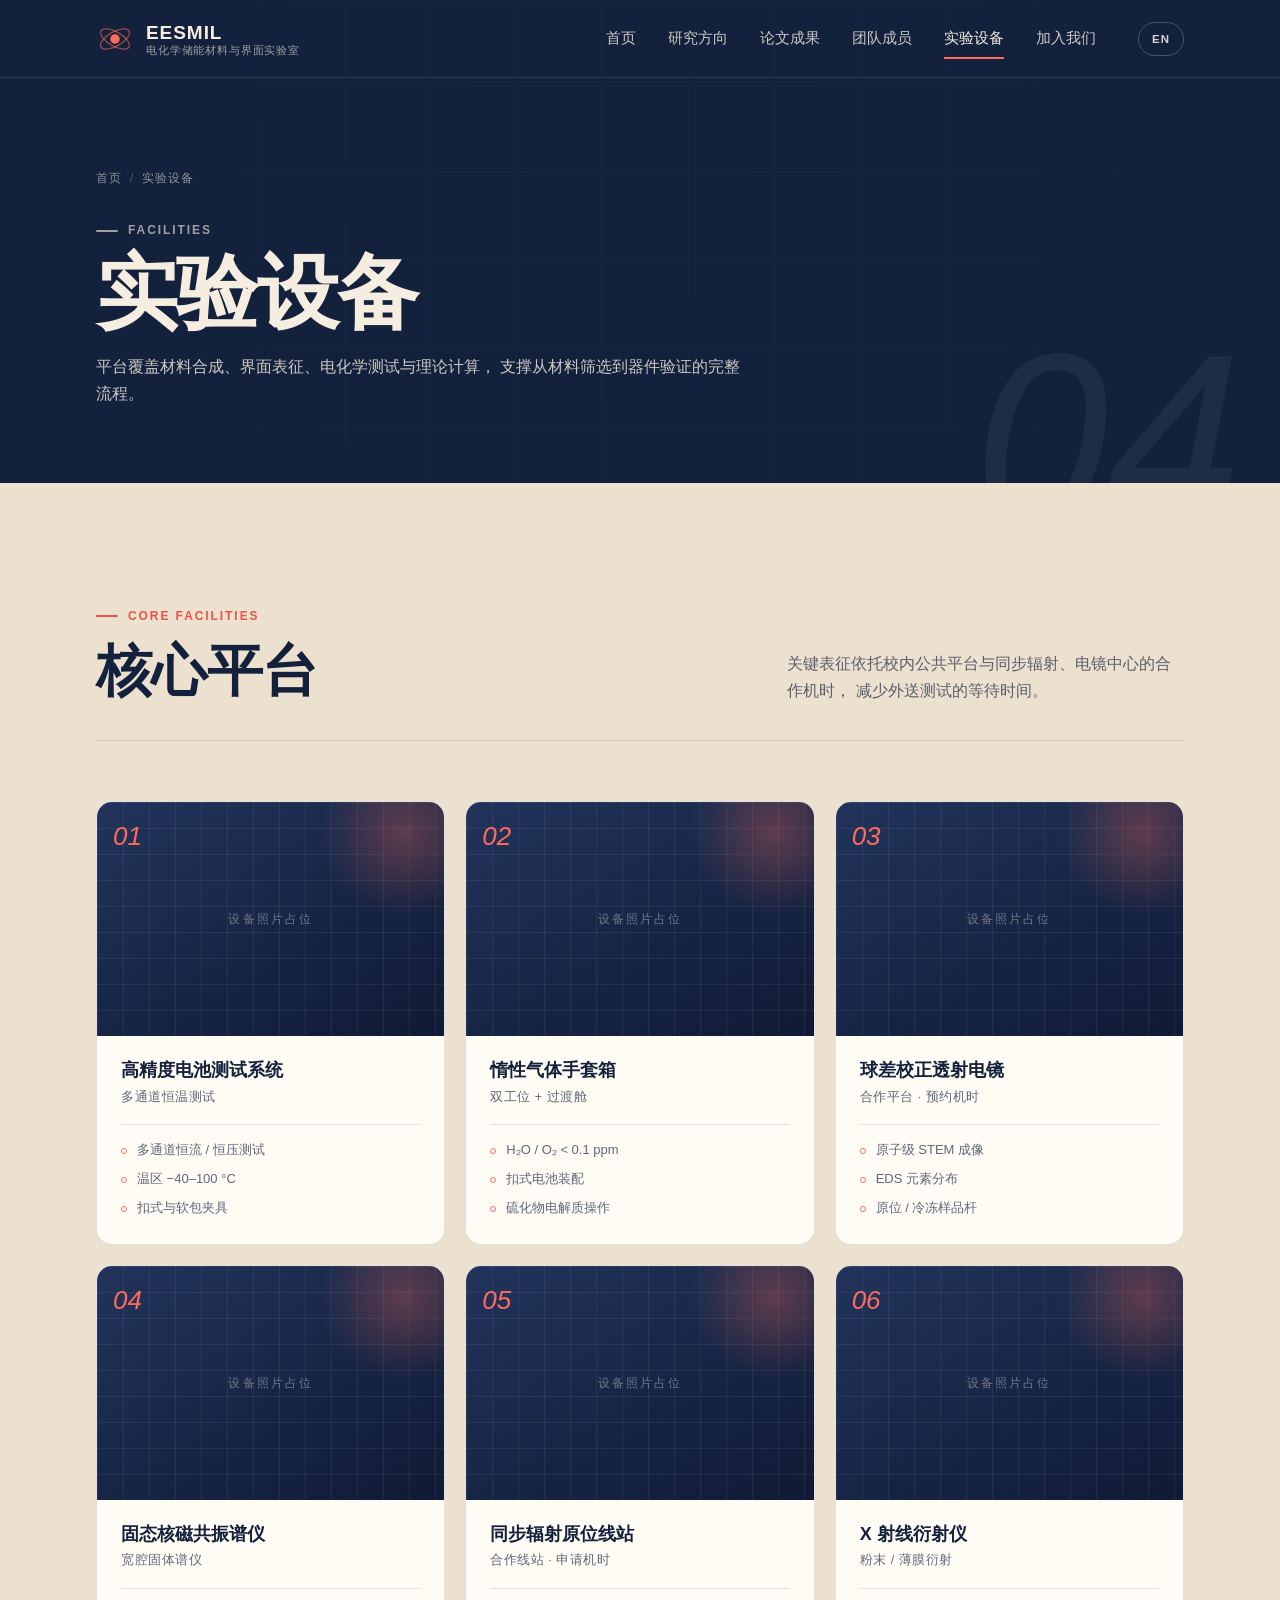
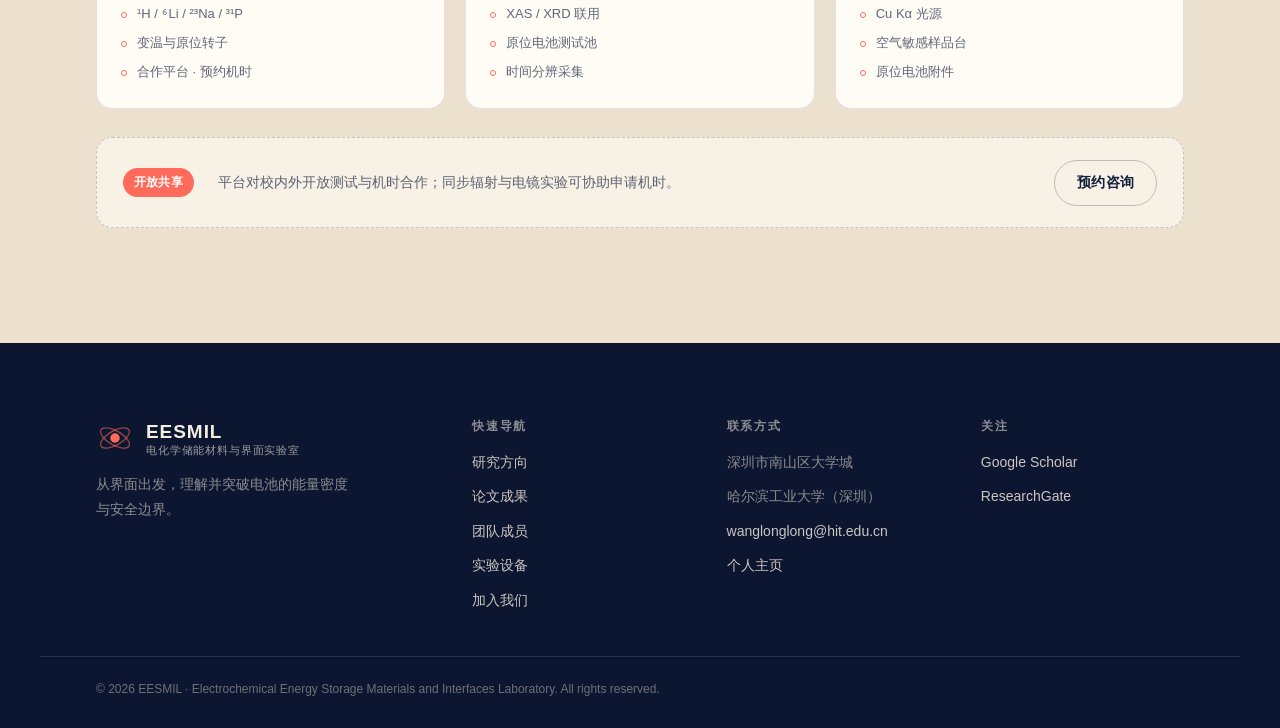
==== commit f94104f7: "Add English version of the lab site with language switcher - Add English pages: index-en, research-e" ====
--- a/facilities.html
+++ b/facilities.html
@@ -3,8 +3,8 @@
 <head>
   <meta charset="UTF-8" />
   <meta name="viewport" content="width=device-width, initial-scale=1.0" />
-  <title>实验设备 | Wang Group</title>
-  <meta name="description" content="实验平台：电池测试、惰性气氛手套箱、球差校正电镜、固态核磁、同步辐射原位表征与 X 射线衍射。" />
+  <title>实验设备 | EESMIL</title>
+  <meta name="description" content="电化学储能材料与界面实验室（EESMIL）实验平台：电池测试、惰性气氛手套箱、球差校正电镜、固态核磁、同步辐射原位表征与 X 射线衍射。" />
   <link rel="icon" href="data:image/svg+xml,%3Csvg xmlns='http://www.w3.org/2000/svg' viewBox='0 0 32 32'%3E%3Crect width='32' height='32' rx='8' fill='%2314213D'/%3E%3Ccircle cx='16' cy='16' r='6' fill='%23FF6B5B'/%3E%3C/svg%3E" />
   <link rel="stylesheet" href="assets/css/style.css" />
 </head>
@@ -20,8 +20,8 @@
           </svg>
         </span>
         <span class="brand-text">
-          <strong>Wang Group</strong>
-          <em>先进电池材料与界面课题组</em>
+          <strong>EESMIL</strong>
+          <em>电化学储能材料与界面实验室</em>
         </span>
       </a>
 
@@ -36,9 +36,12 @@
         </ul>
       </nav>
 
-      <button class="nav-toggle" id="navToggle" aria-label="打开菜单" aria-expanded="false" aria-controls="nav">
-        <span></span><span></span><span></span>
-      </button>
+      <div class="header-tools">
+        <a class="lang-switch" href="facilities-en.html" hreflang="en" lang="en" aria-label="Switch to English">EN</a>
+        <button class="nav-toggle" id="navToggle" aria-label="打开菜单" aria-expanded="false" aria-controls="nav">
+          <span></span><span></span><span></span>
+        </button>
+      </div>
     </div>
   </header>
 
@@ -190,8 +193,8 @@
             </svg>
           </span>
           <span class="brand-text">
-            <strong>Wang Group</strong>
-            <em>先进电池材料与界面课题组</em>
+            <strong>EESMIL</strong>
+            <em>电化学储能材料与界面实验室</em>
           </span>
         </a>
         <p class="footer-desc">从界面出发，理解并突破电池的能量密度与安全边界。</p>
@@ -223,14 +226,12 @@
         <ul>
           <li><a href="https://scholar.google.com/citations?user=xbnVCEEAAAAJ&amp;hl=zh-CN" target="_blank" rel="noopener">Google Scholar</a></li>
           <li><a href="#">ResearchGate</a></li>
-          <li><a href="#">微信公众号</a></li>
         </ul>
       </div>
     </div>
 
     <div class="container footer-bottom">
-      <p>© 2026 Wang Group · 先进电池材料与界面课题组. All rights reserved.</p>
-      <p>本站为框架演示版，成员、设备与联系方式为占位内容；论文数据来自 Google Scholar。</p>
+      <p>© 2026 EESMIL · Electrochemical Energy Storage Materials and Interfaces Laboratory. All rights reserved.</p>
     </div>
   </footer>
 
--- a/assets/css/style.css
+++ b/assets/css/style.css
@@ -1,5 +1,5 @@
 /* =========================================================
-   Wang Group — 课题组网站样式
+   EESMIL — 电化学储能材料与界面实验室网站样式
    色板：海军蓝 #14213D / 奶油 #F4EDE0 / 珊瑚红 #FF6B5B
    ========================================================= */
 
@@ -18,8 +18,8 @@
   --on-dark: rgba(244, 237, 224, 0.82);
   --on-dark-dim: rgba(244, 237, 224, 0.55);
 
-  --font-display: "Iowan Old Style", "Palatino Linotype", "Songti SC", "Source Han Serif SC", "Noto Serif SC", Georgia, serif;
-  --font-body: -apple-system, BlinkMacSystemFont, "Segoe UI", "PingFang SC", "Hiragino Sans GB", "Microsoft YaHei", sans-serif;
+  --font-display: -apple-system, BlinkMacSystemFont, "Segoe UI", "Helvetica Neue", "Noto Sans SC", "Source Han Sans SC", "PingFang SC", "Microsoft YaHei", sans-serif;
+  --font-body: "Noto Sans SC", "Source Han Sans SC", "PingFang SC", "Hiragino Sans GB", "Microsoft YaHei", "Segoe UI", sans-serif;
 
   --header-h: 78px;
   --radius-s: 10px;
@@ -28,6 +28,10 @@
   --shadow-s: 0 4px 16px rgba(13, 22, 48, 0.06);
   --shadow-m: 0 18px 40px rgba(13, 22, 48, 0.1);
   --ease: cubic-bezier(0.22, 0.61, 0.36, 1);
+}
+
+html[lang="en"] {
+  --font-body: "Segoe UI", -apple-system, BlinkMacSystemFont, "Helvetica Neue", Arial, sans-serif;
 }
 
 /* ------------------------- Reset ------------------------- */
@@ -261,7 +265,7 @@
 .brand-text strong {
   font-family: var(--font-display);
   font-size: 19px;
-  letter-spacing: 0.01em;
+  letter-spacing: 0.05em;
 }
 .brand-text em {
   font-family: var(--font-body);
@@ -318,6 +322,30 @@
 .nav-toggle[aria-expanded="true"] span:nth-child(2) { opacity: 0; }
 .nav-toggle[aria-expanded="true"] span:nth-child(3) { transform: translateY(-8px) rotate(-45deg); }
 
+.header-tools { display: flex; align-items: center; gap: 8px; }
+.header-tools .nav-toggle { margin-left: 0; }
+.lang-switch {
+  display: inline-flex;
+  align-items: center;
+  justify-content: center;
+  min-width: 46px;
+  height: 34px;
+  padding: 0 12px;
+  border: 1px solid rgba(244, 237, 224, 0.28);
+  border-radius: 999px;
+  font-family: var(--font-display);
+  font-size: 11.5px;
+  font-weight: 600;
+  letter-spacing: 0.08em;
+  color: currentColor;
+  opacity: 0.88;
+  transition: opacity 0.2s, border-color 0.2s, color 0.2s, background 0.2s;
+}
+.lang-switch:hover { opacity: 1; border-color: var(--coral); color: var(--coral); }
+.lang-switch[lang="zh-CN"] { letter-spacing: 0; font-size: 12.5px; }
+.site-header.is-scrolled .lang-switch { border-color: rgba(20, 33, 61, 0.2); }
+.site-header.is-scrolled .lang-switch:hover { border-color: var(--coral-deep); color: var(--coral-deep); }
+
 /* ------------------------- Hero ------------------------- */
 .hero {
   position: relative;
@@ -365,6 +393,7 @@
   letter-spacing: -0.02em;
   margin: 22px 0 26px;
 }
+html[lang="en"] .hero-title { font-size: clamp(42px, 4.6vw, 66px); }
 .hero-title b {
   position: relative;
   font-weight: 600;
@@ -373,10 +402,11 @@
   background: linear-gradient(var(--coral), var(--coral)) left bottom / 100% 2px no-repeat;
 }
 .hero-sub {
-  max-width: 44ch;
+  max-width: 30em;
   font-size: clamp(15px, 1.4vw, 17px);
   color: var(--on-dark);
   line-height: 1.85;
+  text-wrap: pretty;
 }
 .hero-actions { display: flex; flex-wrap: wrap; gap: 14px; margin-top: 36px; }
 
@@ -608,6 +638,9 @@
   max-width: 24ch;
   letter-spacing: -0.005em;
 }
+.featured-paper h3 a { color: inherit; text-decoration: none; }
+.featured-paper h3 a:hover,
+.featured-paper h3 a:focus-visible { color: var(--coral); }
 .featured-authors { margin-top: 18px; font-size: 14.5px; color: var(--on-dark); }
 .featured-authors b { color: var(--coral); }
 .featured-meta { margin-top: 4px; font-size: 13.5px; color: var(--on-dark-dim); }
@@ -669,6 +702,14 @@
   font-weight: 600;
   transition: color 0.25s;
 }
+.paper-title a { color: inherit; text-decoration: none; }
+.paper-title a:hover,
+.paper-title a:focus-visible {
+  color: var(--coral-deep);
+  text-decoration: underline;
+  text-decoration-thickness: 1px;
+  text-underline-offset: 4px;
+}
 .paper-item:hover .paper-title { color: var(--navy-soft); }
 .paper-authors { margin-top: 8px; font-size: 13px; color: var(--ink-muted); }
 .paper-authors b { color: var(--navy); }
@@ -894,76 +935,236 @@
 
 /* ------------------------- 加入我们 ------------------------- */
 .section-navy { overflow: hidden; }
-.join-gridlines {
-  position: absolute;
-  inset: 0;
-  background-image:
-    linear-gradient(to right, rgba(244, 237, 224, 0.045) 1px, transparent 1px),
-    linear-gradient(to bottom, rgba(244, 237, 224, 0.045) 1px, transparent 1px);
-  background-size: 72px 72px;
-  -webkit-mask-image: linear-gradient(120deg, #000, transparent 70%);
-  mask-image: linear-gradient(120deg, #000, transparent 70%);
-  pointer-events: none;
-}
-.join-inner {
-  position: relative;
-  display: grid;
-  grid-template-columns: minmax(0, 1.25fr) minmax(0, 0.75fr);
-  gap: clamp(36px, 5vw, 72px);
-  align-items: start;
-}
-.join-copy .section-title { color: var(--cream); }
-.join-lead {
-  margin-top: 18px;
-  max-width: 56ch;
+
+/* 本页从奶油色首屏开始，页头需从一开始就用深色文字 */
+.page-join .site-header { color: var(--navy); }
+.page-join .site-header::after { background: rgba(20, 33, 61, 0.1); }
+.page-join .lang-switch { border-color: rgba(20, 33, 61, 0.2); }
+.page-join .lang-switch:hover { border-color: var(--coral-deep); color: var(--coral-deep); }
+
+.join-hero {
+  position: relative;
+  padding: calc(var(--header-h) + clamp(64px, 8vw, 104px)) 0 clamp(44px, 6vw, 76px);
+  background: var(--cream);
+  color: var(--navy);
+  overflow: hidden;
+  isolation: isolate;
+}
+.join-hero .page-no { color: rgba(20, 33, 61, 0.045); }
+.join-hero-inner {
+  position: relative;
+  z-index: 2;
+  text-align: center;
+}
+.join-eyebrow { justify-content: center; }
+.join-title {
+  font-size: clamp(54px, 8.4vw, 104px);
+  line-height: 1;
+  letter-spacing: -0.03em;
+  margin: 18px 0 20px;
+}
+.join-sub {
+  max-width: 46em;
+  margin: 0 auto;
+  font-size: clamp(14.5px, 1.4vw, 16.5px);
+  line-height: 1.85;
+  color: var(--ink-muted);
+  text-wrap: balance;
+}
+
+.join-main { padding-top: clamp(48px, 6vw, 80px); }
+.page-join .join-statement h2 { font-size: clamp(30px, 3.8vw, 50px); }
+.page-join .section-title { font-size: clamp(28px, 3.2vw, 44px); }
+.join-statement {
+  display: grid;
+  grid-template-columns: minmax(0, 1.05fr) minmax(0, 0.95fr);
+  gap: clamp(28px, 5vw, 80px);
+  align-items: end;
+  padding-bottom: clamp(44px, 6vw, 72px);
+  border-bottom: 1px solid var(--navy-line);
+}
+.join-statement h2 {
+  font-size: clamp(34px, 4.6vw, 58px);
+  line-height: 1.14;
+  letter-spacing: -0.02em;
+}
+html[lang="en"] .join-statement h2 { font-size: clamp(30px, 3.4vw, 46px); }
+.join-statement h2 span { color: var(--navy-soft); }
+.join-statement h2 b { color: var(--coral-deep); font-weight: 600; }
+.join-statement p {
+  justify-self: end;
+  max-width: 36em;
   font-size: 15.5px;
   line-height: 1.9;
-  color: var(--on-dark);
-}
-.position-list { margin-top: 36px; display: grid; gap: 0; border-top: 1px solid rgba(244, 237, 224, 0.16); }
-.position {
-  padding: 22px 4px;
-  border-bottom: 1px solid rgba(244, 237, 224, 0.16);
-  transition: padding 0.3s var(--ease), background 0.3s;
-}
-.position:hover { background: rgba(244, 237, 224, 0.04); padding-inline: 16px; }
-.position-head { display: flex; align-items: center; justify-content: space-between; gap: 16px; }
-.position-head h3 { font-size: 20px; }
-.position p { margin-top: 8px; font-size: 14px; color: var(--on-dark-dim); max-width: 62ch; }
-
-.apply-card {
-  padding: clamp(26px, 3vw, 34px);
-  border-radius: var(--radius-l);
-  background: var(--cream);
-  color: var(--navy);
-  box-shadow: 0 30px 60px rgba(0, 0, 0, 0.28);
-  position: sticky;
-  top: calc(var(--header-h) + 20px);
-}
-.apply-title {
+  color: var(--ink-muted);
+  text-wrap: balance;
+}
+
+.join-culture { padding: clamp(44px, 6vw, 76px) 0 0; }
+.join-culture-head {
+  display: grid;
+  grid-template-columns: minmax(0, 1fr) minmax(0, 1fr);
+  gap: clamp(24px, 5vw, 72px);
+  align-items: end;
+  padding-bottom: clamp(26px, 4vw, 38px);
+}
+.join-culture-head .section-title { margin-top: 10px; }
+.culture-motto {
+  justify-self: end;
+  max-width: 30em;
+  font-size: 15.5px;
+  line-height: 1.9;
+  color: var(--ink-muted);
+  text-wrap: balance;
+}
+.culture-grid {
+  display: grid;
+  grid-template-columns: repeat(4, minmax(0, 1fr));
+  gap: clamp(18px, 3vw, 36px);
+  padding-top: clamp(22px, 3vw, 30px);
+  border-top: 1px solid var(--navy-line);
+}
+.culture-item { min-width: 0; }
+.culture-item h3 {
+  margin: 10px 0 6px;
+  font-size: clamp(20px, 1.9vw, 24px);
+  letter-spacing: -0.01em;
+}
+.culture-no {
   font-family: var(--font-display);
-  font-size: 22px;
-  margin-bottom: 18px;
-  padding-bottom: 14px;
-  border-bottom: 1px solid var(--navy-line);
-}
-.apply-steps { display: grid; gap: 14px; margin-bottom: 26px; }
-.apply-steps li {
-  display: grid;
-  grid-template-columns: 28px 1fr;
-  gap: 10px;
-  font-size: 13.5px;
+  font-size: 12px;
+  font-weight: 600;
+  letter-spacing: 0.12em;
+  color: var(--coral-deep);
+}
+.culture-item p {
+  font-size: 10.5px;
+  font-weight: 700;
+  letter-spacing: 0.16em;
+  text-transform: uppercase;
+  color: rgba(20, 33, 61, 0.42);
+}
+
+.join-openings { padding: clamp(44px, 6vw, 76px) 0 0; }
+.join-openings-head {
+  display: grid;
+  grid-template-columns: minmax(0, 1fr) minmax(0, 1fr);
+  gap: clamp(24px, 5vw, 72px);
+  align-items: end;
+  padding-bottom: clamp(26px, 4vw, 38px);
+}
+.join-openings-head .section-title { margin-top: 10px; }
+.openings-lead {
+  justify-self: end;
+  max-width: 36em;
+  font-size: 15.5px;
+  line-height: 1.9;
   color: var(--ink-muted);
-  line-height: 1.65;
-}
-.apply-steps li span {
+  text-wrap: balance;
+}
+.opening-grid {
+  display: grid;
+  grid-template-columns: repeat(3, minmax(0, 1fr));
+  gap: clamp(22px, 3.5vw, 42px);
+  padding-top: clamp(22px, 3vw, 30px);
+  border-top: 1px solid var(--navy-line);
+}
+.opening-item { min-width: 0; }
+.opening-no {
   font-family: var(--font-display);
-  font-style: italic;
+  font-size: 12px;
+  font-weight: 600;
+  letter-spacing: 0.12em;
+  color: var(--coral-deep);
+}
+.opening-item h3 {
+  margin: 10px 0 4px;
+  font-size: clamp(20px, 1.9vw, 24px);
+  letter-spacing: -0.01em;
+}
+.opening-count {
+  margin-bottom: 10px;
+  font-size: 13px;
+  font-weight: 600;
+  letter-spacing: 0.02em;
+  color: var(--coral-deep);
+}
+.opening-desc {
   font-size: 14px;
+  line-height: 1.85;
+  color: var(--ink-muted);
+}
+.opening-item .inline-link {
   color: var(--coral-deep);
-}
-.apply-steps li b { color: var(--navy); }
-.apply-note { margin-top: 16px; font-size: 12px; line-height: 1.7; color: var(--ink-muted); }
+  border-bottom: 1px solid rgba(232, 84, 74, 0.35);
+  transition: border-color 0.2s;
+}
+.opening-item .inline-link:hover { border-bottom-color: currentColor; }
+.opening-support {
+  display: grid;
+  grid-template-columns: minmax(0, 1.45fr) minmax(0, 0.55fr);
+  gap: clamp(24px, 4vw, 56px);
+  align-items: start;
+  margin-top: clamp(30px, 4vw, 46px);
+  padding-top: clamp(20px, 2.6vw, 28px);
+  border-top: 1px solid var(--navy-line);
+}
+.opening-label {
+  margin-bottom: 8px;
+  font-size: 11px;
+  font-weight: 700;
+  letter-spacing: 0.14em;
+  text-transform: uppercase;
+  color: rgba(20, 33, 61, 0.42);
+}
+.opening-support .opening-desc { max-width: 46em; }
+.opening-links {
+  display: flex;
+  flex-direction: column;
+  align-items: flex-end;
+  gap: 8px;
+  align-self: end;
+}
+.opening-links a {
+  font-size: 13px;
+  color: var(--coral-deep);
+  border-bottom: 1px solid transparent;
+  transition: border-color 0.2s;
+}
+.opening-links a:hover { border-bottom-color: currentColor; }
+
+.join-contact { padding-top: clamp(44px, 6vw, 72px); }
+.join-contact-head { margin-bottom: clamp(30px, 4vw, 44px); }
+.join-contact-head .section-title { margin-top: 10px; }
+
+.supervisor {
+  display: grid;
+  grid-template-columns: minmax(0, 1.25fr) minmax(0, 0.85fr) auto;
+  gap: clamp(20px, 4vw, 56px);
+  align-items: start;
+  padding-top: 26px;
+  border-top: 1px solid var(--navy-line);
+}
+.supervisor h3 { font-size: clamp(24px, 2.6vw, 32px); }
+.supervisor-role { margin-top: 6px; font-size: 13px; color: var(--coral-deep); }
+.supervisor-affil { margin-top: 10px; font-size: 13px; color: var(--ink-muted); }
+.supervisor-label {
+  margin-bottom: 8px;
+  font-size: 11px;
+  font-weight: 700;
+  letter-spacing: 0.14em;
+  text-transform: uppercase;
+  color: rgba(20, 33, 61, 0.42);
+}
+.supervisor-field > a:not(.text-link) {
+  font-size: 15px;
+  border-bottom: 1px solid transparent;
+  transition: color 0.2s, border-color 0.2s;
+}
+.supervisor-field > a:not(.text-link):hover {
+  color: var(--coral-deep);
+  border-bottom-color: currentColor;
+}
 
 /* ------------------------- 页脚 ------------------------- */
 .site-footer {
@@ -1056,6 +1257,10 @@
   .hero-art { width: min(78%, 380px); order: -1; margin-top: 20px; }
   .hero-tag { display: none; }
   .footer-inner { grid-template-columns: repeat(2, minmax(0, 1fr)); }
+}
+
+@media (max-width: 980px) {
+  html[lang="en"] .brand-text em { display: none; }
 }
 
 @media (max-width: 860px) {
@@ -1093,8 +1298,17 @@
   .pi-portrait { max-width: 260px; aspect-ratio: 1 / 1; }
   .pi-name span { display: block; margin: 6px 0 0; }
 
-  .join-inner { grid-template-columns: 1fr; }
-  .apply-card { position: static; }
+  .join-statement { grid-template-columns: 1fr; gap: 20px; align-items: start; }
+  .join-statement p { justify-self: start; }
+  .join-culture-head { grid-template-columns: 1fr; gap: 18px; align-items: start; }
+  .culture-motto { justify-self: start; }
+  .culture-grid { grid-template-columns: repeat(2, minmax(0, 1fr)); row-gap: 26px; }
+  .join-openings-head { grid-template-columns: 1fr; gap: 18px; align-items: start; }
+  .openings-lead { justify-self: start; }
+  .opening-grid { grid-template-columns: 1fr; gap: 24px; }
+  .opening-support { grid-template-columns: 1fr; gap: 18px; }
+  .opening-links { flex-direction: row; flex-wrap: wrap; align-items: center; gap: 10px 20px; }
+  .supervisor { grid-template-columns: 1fr; gap: 22px; }
 }
 
 @media (max-width: 640px) {
@@ -1116,6 +1330,10 @@
   .featured-paper h3 { max-width: none; }
   .featured-label { margin-bottom: 16px; }
   .equip-note { padding: 18px; }
+  .join-title { font-size: 46px; }
+  .culture-grid { gap: 20px 16px; }
+  .culture-item h3 { font-size: 20px; }
+  .opening-item h3 { font-size: 21px; }
   .footer-inner { grid-template-columns: 1fr; gap: 28px; }
   .to-top { width: 42px; height: 42px; }
   .strip-track { font-size: 11px; gap: 20px; }
@@ -1187,7 +1405,7 @@
   letter-spacing: -0.02em;
   margin: 10px 0 18px;
 }
-.page-desc { max-width: 58ch; font-size: 15.5px; color: var(--on-dark); }
+.page-desc { max-width: 44em; font-size: 15.5px; color: var(--on-dark); text-wrap: pretty; }
 .page-no {
   position: absolute;
   right: clamp(-10px, 3vw, 40px);
